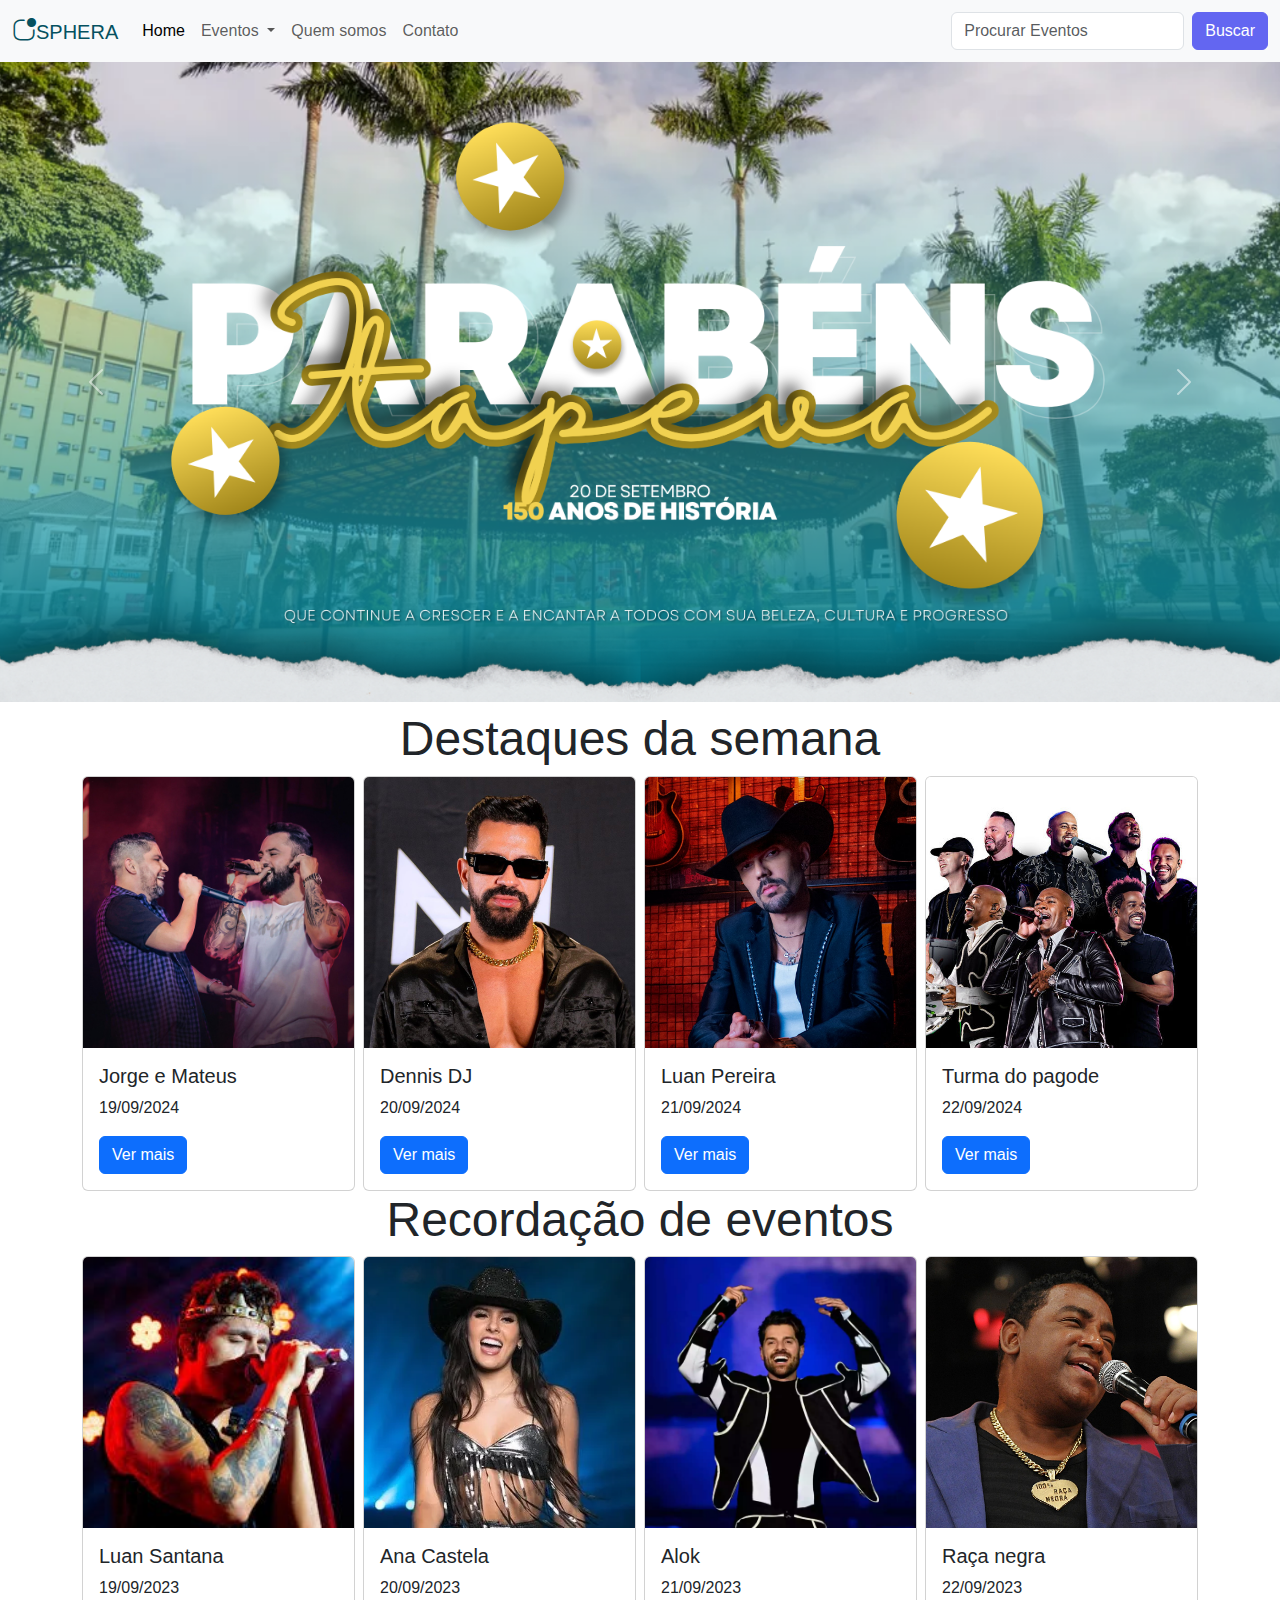
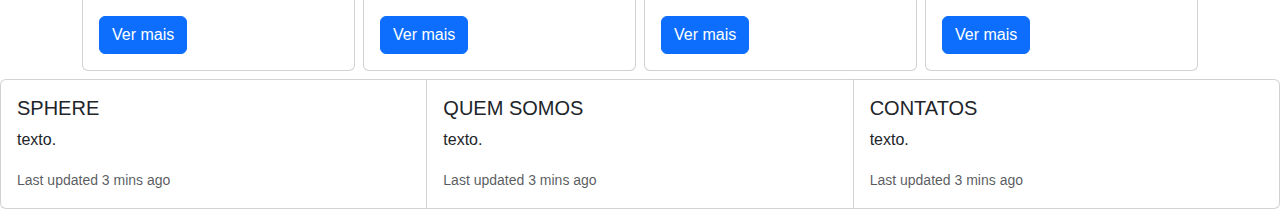
==== index.html @ 9710b13c "Primeiro commit" ====
<!DOCTYPE html>
<html lang="pt-br">
<head>
    <meta charset="UTF-8">
    <meta name="viewport" content="width=device-width, initial-scale=1.0">
    <link rel="shortcut icon" href="assets/favicon/world-map (1).ico" type="image/x-icon">
    <link href="https://cdn.jsdelivr.net/npm/bootstrap@5.3.3/dist/css/bootstrap.min.css" rel="stylesheet" integrity="sha384-QWTKZyjpPEjISv5WaRU9OFeRpok6YctnYmDr5pNlyT2bRjXh0JMhjY6hW+ALEwIH" crossorigin="anonymous">
    <link rel="stylesheet" href="assets/css/style.css">
    <link rel="stylesheet" href="https://cdn.jsdelivr.net/npm/bootstrap-icons@1.11.3/font/bootstrap-icons.min.css">
    <title>SPHERE</title>
</head>
<body>
    <header>
<!-- MENU -->
<nav class="navbar navbar-expand-lg bg-body-tertiary">
  <div class="container-fluid">
    <a class="navbar-brand text-info-emphasis" href="#"> <i class="bi bi-app-indicator fs-4 "></i>SPHERA</a>
    <button class="navbar-toggler" type="button" data-bs-toggle="collapse" data-bs-target="#navbarSupportedContent" aria-controls="navbarSupportedContent" aria-expanded="false" aria-label="Toggle navigation">
      <span class="navbar-toggler-icon"></span>
    </button>
    <div class="collapse navbar-collapse" id="navbarSupportedContent">
      <ul class="navbar-nav me-auto mb-2 mb-lg-0">
        <li class="nav-item">
          <a class="nav-link active" aria-current="page" href="#">Home</a>
        </li>
        <li class="nav-item">
          <li class="nav-item dropdown">
            <a class="nav-link dropdown-toggle" href="#" role="button" data-bs-toggle="dropdown" aria-expanded="false">
              Eventos
            </a>
            <ul class="dropdown-menu">
              <li><a class="dropdown-item" href="#">Action</a></li>
              <li><a class="dropdown-item" href="#">Another action</a></li>
              <li><hr class="dropdown-divider"></li>
              <li><a class="dropdown-item" href="#">Something else here</a></li>
            </ul>
          </li>
          <a class="nav-link" href="#">Quem somos</a>
        </li>
        <li class="nav-item">
          <a class="nav-link" href="#">Contato</a>
        </li>
      </ul>
      <form class="d-flex" role="Procurar Eventos">
        <input class="form-control me-2" type="Procurar Eventos" placeholder="Procurar Eventos" aria-label="Procurar Eventos">
        <button class="btn btn-indigo" type="submit">Buscar</button>
      </form>
    </div>
  </div>
</nav>
 <!-- FIM MENU -->
    </header>
    <main>
      <!-- Carrosel -->
      <div id="carouselExampleAutoplaying" class="carousel slide" data-bs-ride="carousel">
        <div class="carousel-inner">
          <div class="carousel-item active">
            <img src="assets/img/carrosel/1.png" class="d-block w-100" alt="...">
          </div>
          <div class="carousel-item">
            <img src="assets/img/carrosel/2.png" class="d-block w-100" alt="...">
          </div>
          <div class="carousel-item">
            <img src="assets/img/carrosel/3.png" class="d-block w-100" alt="...">
          </div>
        </div>
        <button class="carousel-control-prev" type="button" data-bs-target="#carouselExampleAutoplaying" data-bs-slide="prev">
          <span class="carousel-control-prev-icon" aria-hidden="true"></span>
          <span class="visually-hidden">Previous</span>
        </button>
        <button class="carousel-control-next" type="button" data-bs-target="#carouselExampleAutoplaying" data-bs-slide="next">
          <span class="carousel-control-next-icon" aria-hidden="true"></span>
          <span class="visually-hidden">Next</span>
        </button>
      </div>
        <!-- Fim Carrosel -->
         <div class="container my-2">
          <h1 class="display-5 text-center">Destaques da semana</h1>
          <!-- Destaque da semana -->
          <div class="row g-2">
            <div class="col-12 col-md-6 col-xl-3"><div class="card">
              <img src="assets/img/img/img4.jfif" class="card-img-top" alt="...">
              <div class="card-body">
                <h5 class="card-title">Jorge e Mateus</h5>
                <p class="card-text">19/09/2024</p>
                <a href="#" class="btn btn-primary">Ver mais</a>
              </div>
            </div></div>
            <div class="col-12 col-md-6 col-xl-3">
              <div class="card">
                <img src="assets/img/img/img2.jpg" class="card-img-top" alt="...">
                <div class="card-body">
                  <h5 class="card-title">Dennis DJ</h5>
                  <p class="card-text">20/09/2024</p>
                  <a href="#" class="btn btn-primary">Ver mais</a>
                </div>
              </div>
            </div>
            <div class="col-12 col-md-6 col-xl-3">
              <div class="card">
                <img src="assets/img/img/img3.jpg" class="card-img-top" alt="...">
                <div class="card-body">
                  <h5 class="card-title">Luan Pereira</h5>
                  <p class="card-text">21/09/2024</p>
                  <a href="#" class="btn btn-primary">Ver mais</a>
                </div>
              </div>
            </div>
            <div class="col-12 col-md-6 col-xl-3">
              <div class="card">
                <img src="assets/img/img/img1.jpg" class="card-img-top" alt="...">
                <div class="card-body">
                  <h5 class="card-title">Turma do pagode</h5>
                  <p class="card-text">22/09/2024</p>
                  <a href="#" class="btn btn-primary">Ver mais</a>
                </div>
              </div>
            </div>
          </div>
          <!-- Fotos de eventos -->
          <h1 class="display-5 text-center">Recordação de eventos</h1>
          <div class="row g-2">
            <div class="col-12 col-md-6 col-xl-3"><div class="card">
              <img src="assets/img/img/img5.jpg" class="card-img-top" alt="...">
              <div class="card-body">
                <h5 class="card-title">Luan Santana</h5>
                <p class="card-text">19/09/2023</p>
                <a href="#" class="btn btn-primary">Ver mais</a>
              </div>
            </div></div>
            <div class="col-12 col-md-6 col-xl-3">
              <div class="card">
                <img src="assets/img/img/img6.webp" class="card-img-top" alt="...">
                <div class="card-body">
                  <h5 class="card-title">Ana Castela</h5>
                  <p class="card-text">20/09/2023</p>
                  <a href="#" class="btn btn-primary">Ver mais</a>
                </div>
              </div>
            </div>
            <div class="col-12 col-md-6 col-xl-3">
              <div class="card">
                <img src="assets/img/img/img7.webp" class="card-img-top" alt="...">
                <div class="card-body">
                  <h5 class="card-title">Alok</h5>
                  <p class="card-text">21/09/2023</p>
                  <a href="#" class="btn btn-primary">Ver mais</a>
                </div>
              </div>
            </div>
            <div class="col-12 col-md-6 col-xl-3">
              <div class="card">
                <img src="assets/img/img/img8.jpg" class="card-img-top" alt="...">
                <div class="card-body">
                  <h5 class="card-title">Raça negra</h5>
                  <p class="card-text">22/09/2023</p>
                  <a href="#" class="btn btn-primary">Ver mais</a>
                </div>
           </div>
         </div>

    </main>
    <footer>
      <div class="card-group">
        <div class="card">
          <div class="card-body">
            <h5 class="card-title">SPHERE</h5>
            <p class="card-text">texto.</p>
            <p class="card-text"><small class="text-body-secondary">Last updated 3 mins ago</small></p>
          </div>
        </div>
        <div class="card">
          <div class="card-body">
            <h5 class="card-title">QUEM SOMOS</h5>
            <p class="card-text">texto.</p>
            <p class="card-text"><small class="text-body-secondary">Last updated 3 mins ago</small></p>
          </div>
        </div>
        <div class="card">
          <div class="card-body">
            <h5 class="card-title">CONTATOS</h5>
            <p class="card-text">texto.</p>
            <p class="card-text"><small class="text-body-secondary">Last updated 3 mins ago</small></p>
          </div>
        </div>
      </div>
    </footer>
    <script src="https://cdn.jsdelivr.net/npm/bootstrap@5.3.3/dist/js/bootstrap.bundle.min.js" integrity="sha384-YvpcrYf0tY3lHB60NNkmXc5s9fDVZLESaAA55NDzOxhy9GkcIdslK1eN7N6jIeHz" crossorigin="anonymous"></script>
</body>
</html>
---- assets/css/style.css ----
/* CSS Resert */
*{
    margin: 0;
    padding: 0;
    box-sizing: border-box;
    font-family: sans-serif;
}

/* Titulos */

.titulo{
    font-family:'Arial Black' , 'Impact';
    font-size: x-large;
    text-align: center;
}
.titulo2{
    font-family:'Arial Black' , 'Impact';
    font-size: large;
}
.paragrafo{
    font-family:'Calibri' , 'Aptos';
    font-size: medium;
}
.legenda{
    font-family:'Arial Narrow';
    font-size: small;
}

/* Cores */

.cor1{
    color:#6400b0
}
.cor2{
    color:#db00bd
}
.cor3{
    color: #2207a3
}
.cor4{
    color: #9a1fa5
}
.cor5{
    color: #ff008a
}

/* Displey */

.linha{
    width: 100%;
    display: flex;
    justify-content: center;
    align-items: center;
    flex-wrap: wrap;
    border: black 2px solid;
}

.caixa{
    height: 100px;
    border: gray 1px dashed;
}

.grande{
    width: 100%;
}
.media{
    width: 50%;
}
.pequena{
    width: 33%;
}
.btn-indigo {
    color: #fff; /* Cor do texto do botão */
    background-color: #6366f1; /* Cor de fundo */
    border-color: #6366f1; /* Cor da borda */
  }
  
  .btn-indigo:hover {
    color: #fff; /* Cor do texto ao passar o mouse */
    background-color: #4f46e5; /* Cor de fundo ao passar o mouse */
    border-color: #4f46e5; /* Cor da borda ao passar o mouse */
  }
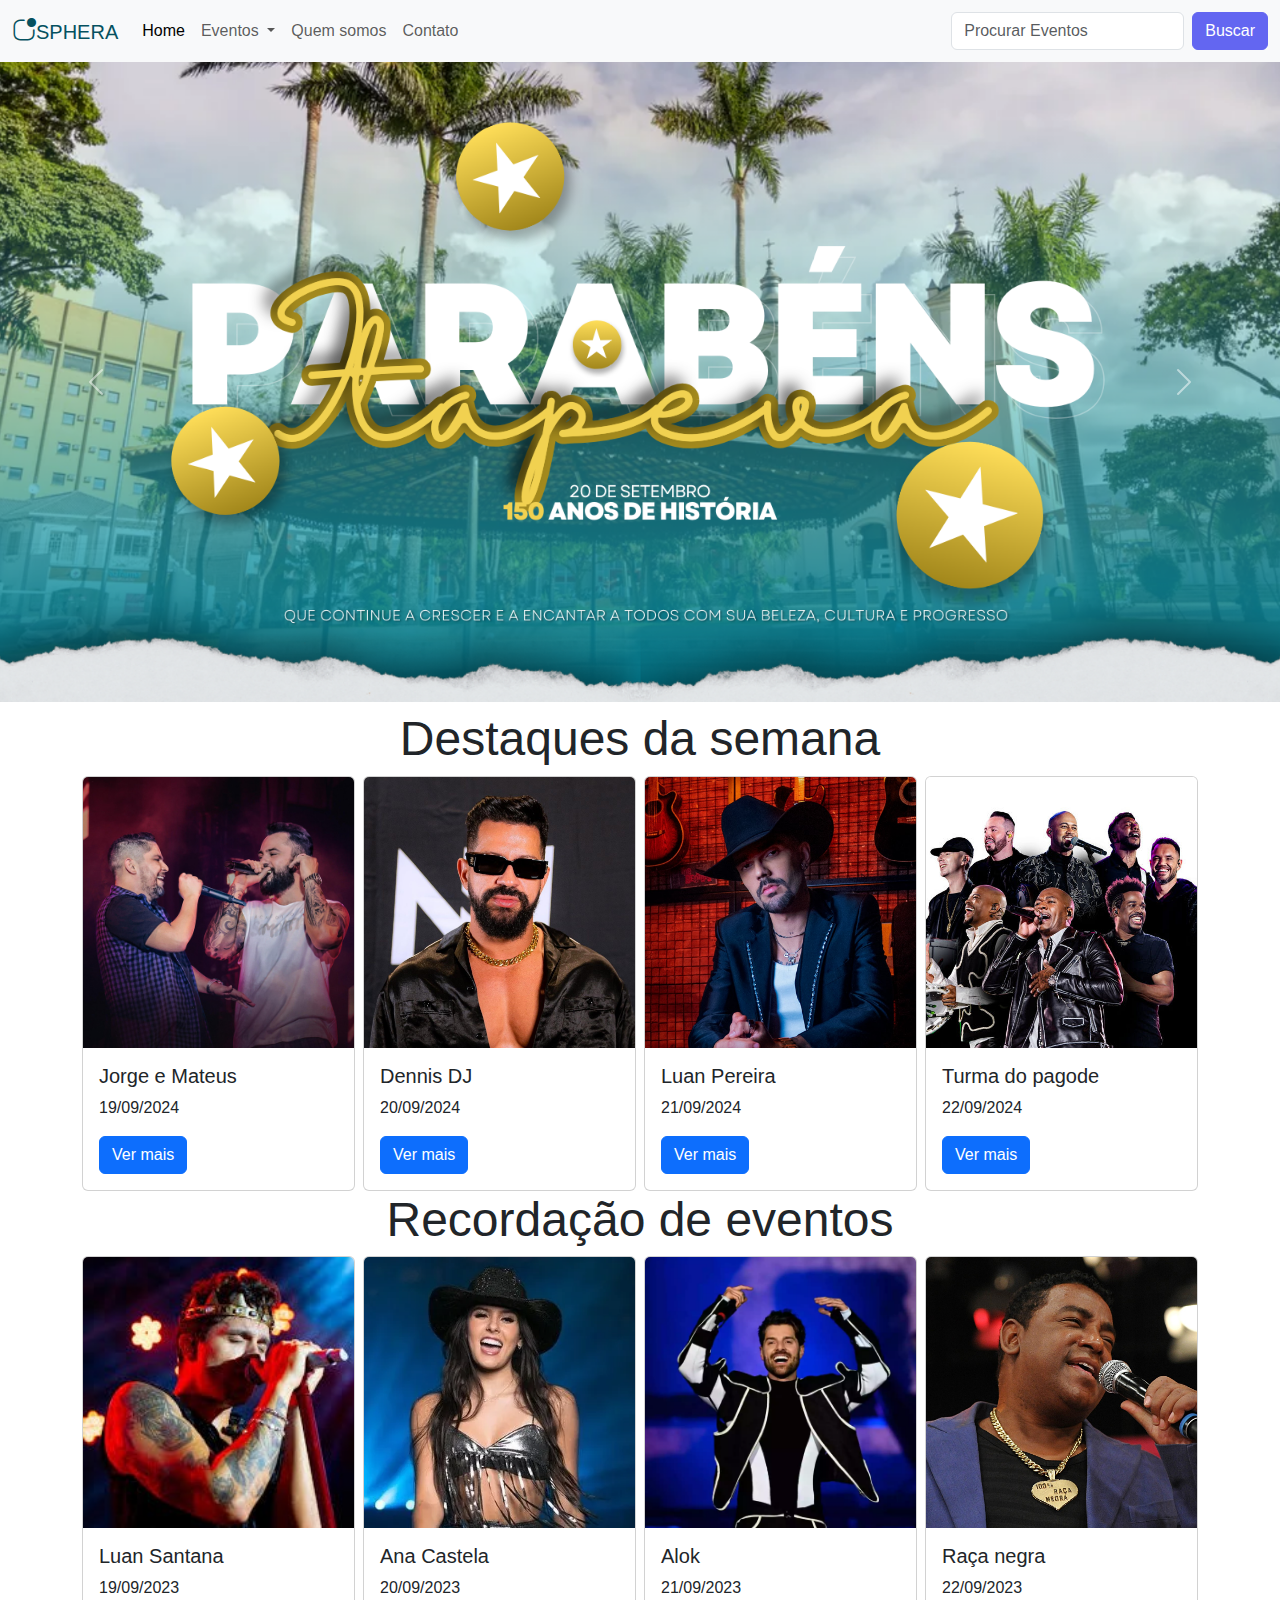
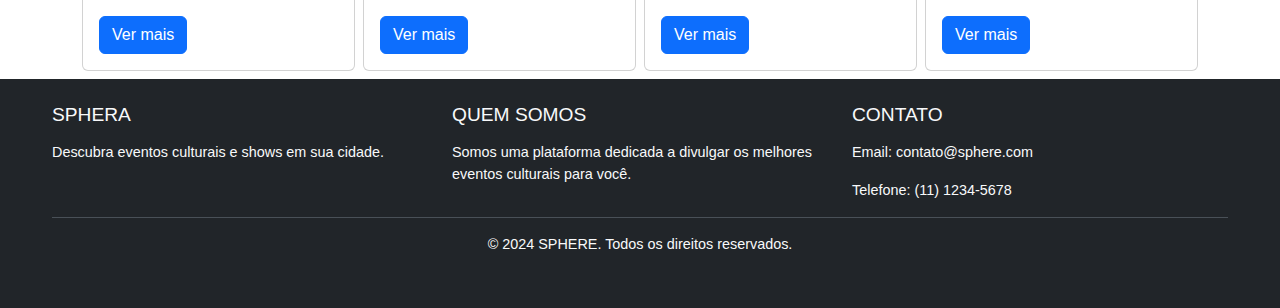
==== commit 83338057: "teste" ====
--- a/index.html
+++ b/index.html
@@ -160,31 +160,29 @@
          </div>
 
     </main>
-    <footer>
-      <div class="card-group">
-        <div class="card">
-          <div class="card-body">
-            <h5 class="card-title">SPHERE</h5>
-            <p class="card-text">texto.</p>
-            <p class="card-text"><small class="text-body-secondary">Last updated 3 mins ago</small></p>
+    <footer class="footer bg-dark text-light pt-4">
+      <div class="container">
+        <div class="row">
+          <div class="col-md-4">
+            <h5 class="text-uppercase">SPHERA</h5>
+            <p>Descubra eventos culturais e shows em sua cidade.</p>
+          </div>
+          <div class="col-md-4">
+            <h5 class="text-uppercase">Quem Somos</h5>
+            <p>Somos uma plataforma dedicada a divulgar os melhores eventos culturais para você.</p>
+          </div>
+          <div class="col-md-4">
+            <h5 class="text-uppercase">Contato</h5>
+            <p>Email: contato@sphere.com</p>
+            <p>Telefone: (11) 1234-5678</p>
           </div>
         </div>
-        <div class="card">
-          <div class="card-body">
-            <h5 class="card-title">QUEM SOMOS</h5>
-            <p class="card-text">texto.</p>
-            <p class="card-text"><small class="text-body-secondary">Last updated 3 mins ago</small></p>
-          </div>
-        </div>
-        <div class="card">
-          <div class="card-body">
-            <h5 class="card-title">CONTATOS</h5>
-            <p class="card-text">texto.</p>
-            <p class="card-text"><small class="text-body-secondary">Last updated 3 mins ago</small></p>
-          </div>
+        <div class="text-center py-3">
+          <p>&copy; 2024 SPHERE. Todos os direitos reservados.</p>
         </div>
       </div>
     </footer>
+    
     <script src="https://cdn.jsdelivr.net/npm/bootstrap@5.3.3/dist/js/bootstrap.bundle.min.js" integrity="sha384-YvpcrYf0tY3lHB60NNkmXc5s9fDVZLESaAA55NDzOxhy9GkcIdslK1eN7N6jIeHz" crossorigin="anonymous"></script>
 </body>
 </html>--- a/assets/css/style.css
+++ b/assets/css/style.css
@@ -29,19 +29,19 @@
 /* Cores */
 
 .cor1{
-    color:#6400b0
+    color:#6400b0;
 }
 .cor2{
-    color:#db00bd
+    color:#db00bd;
 }
 .cor3{
-    color: #2207a3
+    color: #2207a3;
 }
 .cor4{
-    color: #9a1fa5
+    color: #9a1fa5;
 }
 .cor5{
-    color: #ff008a
+    color: #ff008a;
 }
 
 /* Displey */
@@ -69,14 +69,52 @@
 .pequena{
     width: 33%;
 }
+
+/* Botões */
 .btn-indigo {
     color: #fff; /* Cor do texto do botão */
     background-color: #6366f1; /* Cor de fundo */
     border-color: #6366f1; /* Cor da borda */
-  }
+}
   
-  .btn-indigo:hover {
+.btn-indigo:hover {
     color: #fff; /* Cor do texto ao passar o mouse */
     background-color: #4f46e5; /* Cor de fundo ao passar o mouse */
     border-color: #4f46e5; /* Cor da borda ao passar o mouse */
-  }+}
+
+/* Footer */
+.footer {
+    background-color: #343a40; /* Cor de fundo escura */
+    color: white; /* Cor do texto */
+    padding-top: 20px;
+    padding-bottom: 20px;
+}
+
+.footer h5 {
+    font-family: 'Arial Black', sans-serif;
+    font-size: 1.2rem;
+    margin-bottom: 1rem;
+}
+
+.footer p {
+    font-family: 'Arial', sans-serif;
+    font-size: 0.9rem;
+    line-height: 1.5;
+}
+
+.footer .text-center {
+    border-top: 1px solid #495057;
+    padding-top: 15px;
+    font-size: 0.8rem;
+}
+
+.footer .container {
+    max-width: 1200px;
+}
+
+@media (max-width: 768px) {
+    .footer .row {
+        text-align: center;
+    }
+}
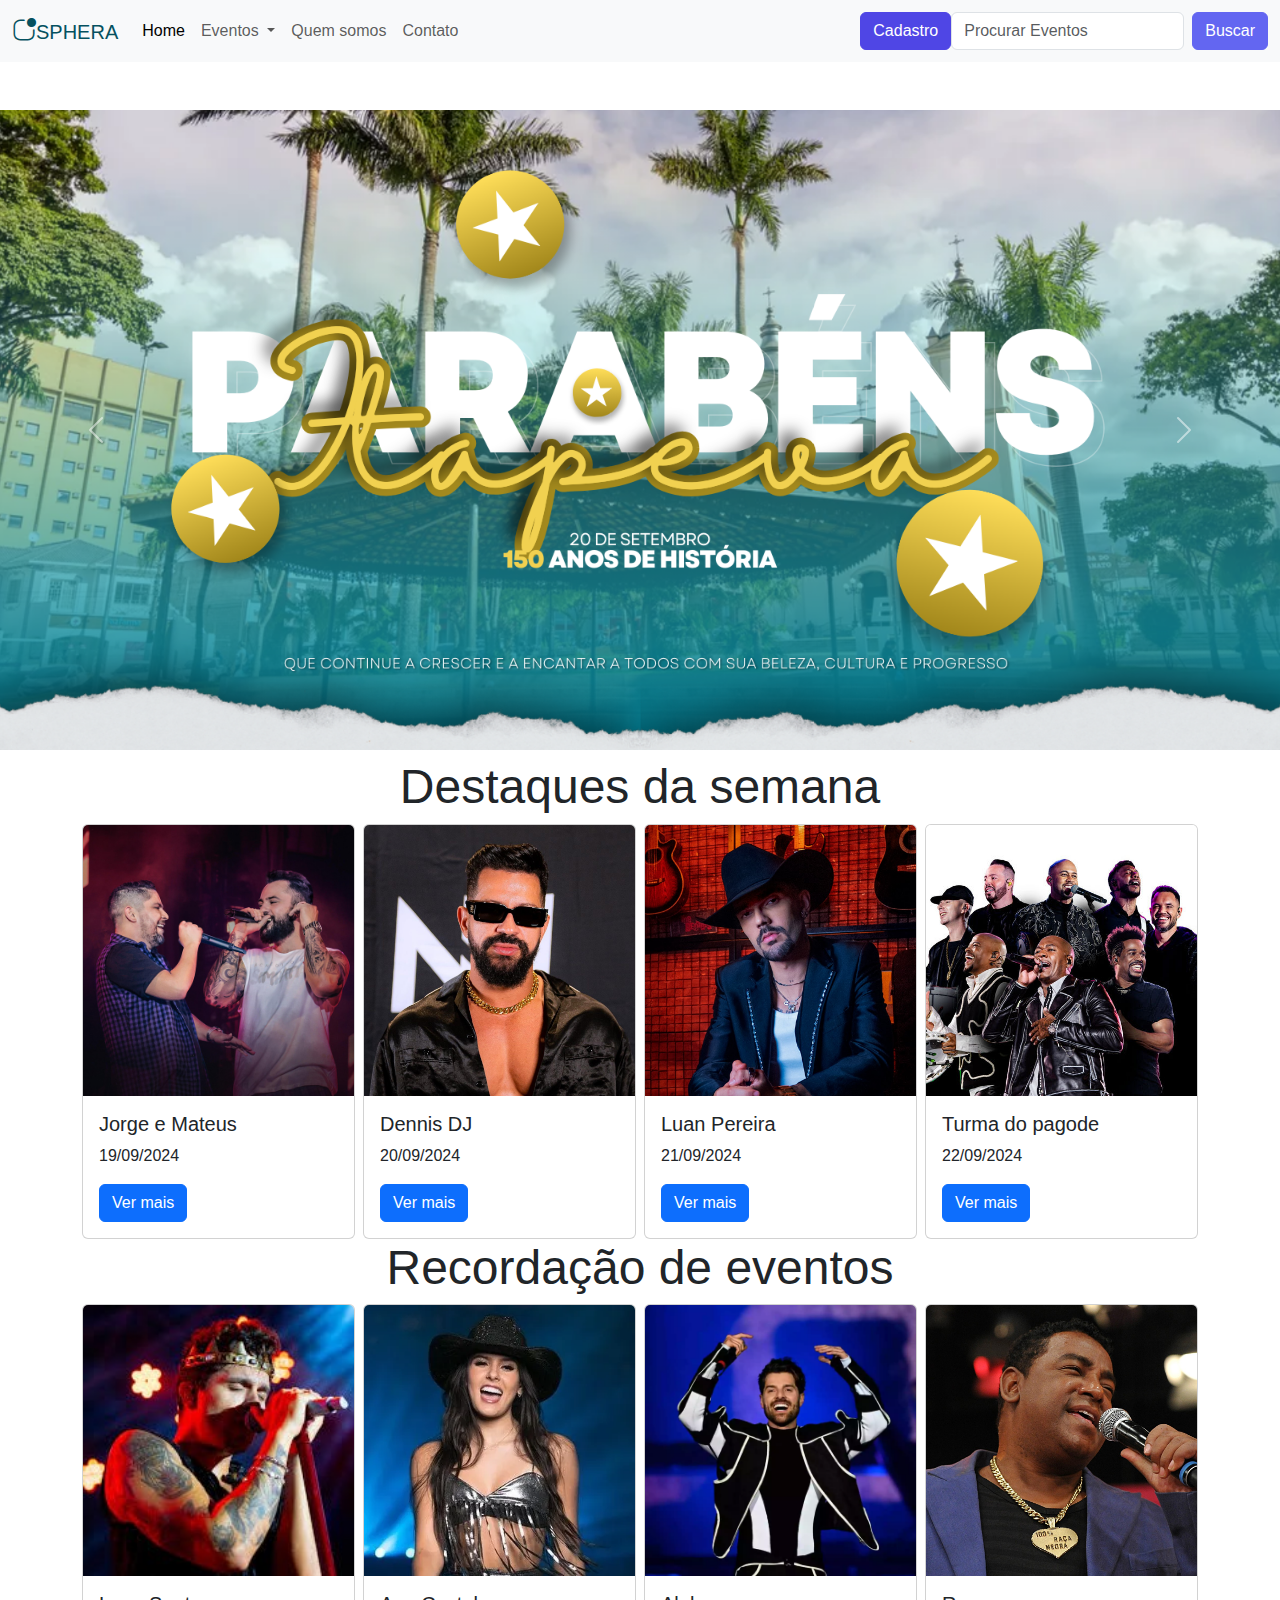
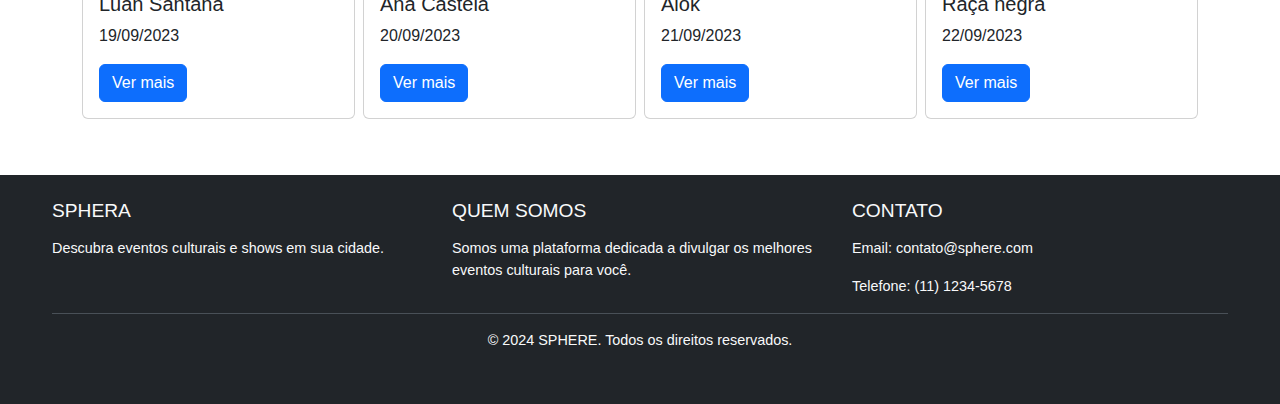
==== commit 558a8af9: "commit" ====
--- a/index.html
+++ b/index.html
@@ -1,5 +1,6 @@
 <!DOCTYPE html>
 <html lang="pt-br">
+  <link rel="stylesheet" href="cadastro.html">
 <head>
     <meta charset="UTF-8">
     <meta name="viewport" content="width=device-width, initial-scale=1.0">
@@ -9,7 +10,7 @@
     <link rel="stylesheet" href="https://cdn.jsdelivr.net/npm/bootstrap-icons@1.11.3/font/bootstrap-icons.min.css">
     <title>SPHERE</title>
 </head>
-<body>
+<body class="d-flex flex-column" style="min-height: 100vh;">
     <header>
 <!-- MENU -->
 <nav class="navbar navbar-expand-lg bg-body-tertiary">
@@ -41,6 +42,7 @@
           <a class="nav-link" href="#">Contato</a>
         </li>
       </ul>
+      <a class="btn btn-primary custom-button" href="cadastro.html" role="button">Cadastro</a>
       <form class="d-flex" role="Procurar Eventos">
         <input class="form-control me-2" type="Procurar Eventos" placeholder="Procurar Eventos" aria-label="Procurar Eventos">
         <button class="btn btn-indigo" type="submit">Buscar</button>
@@ -50,7 +52,7 @@
 </nav>
  <!-- FIM MENU -->
     </header>
-    <main>
+    <main class="flex-fill py-5">
       <!-- Carrosel -->
       <div id="carouselExampleAutoplaying" class="carousel slide" data-bs-ride="carousel">
         <div class="carousel-inner">
--- a/assets/css/style.css
+++ b/assets/css/style.css
@@ -118,3 +118,12 @@
         text-align: center;
     }
 }
+.custom-button {
+    background-color: #4f46e5; /* Cor de fundo desejada */
+    border-color: #4f46e5;     /* Cor da borda */
+}
+
+.custom-button:hover {
+    background-color: #4942d7; /* Cor de fundo ao passar o mouse */
+    border-color: #4942d7;     /* Cor da borda ao passar o mouse */
+}